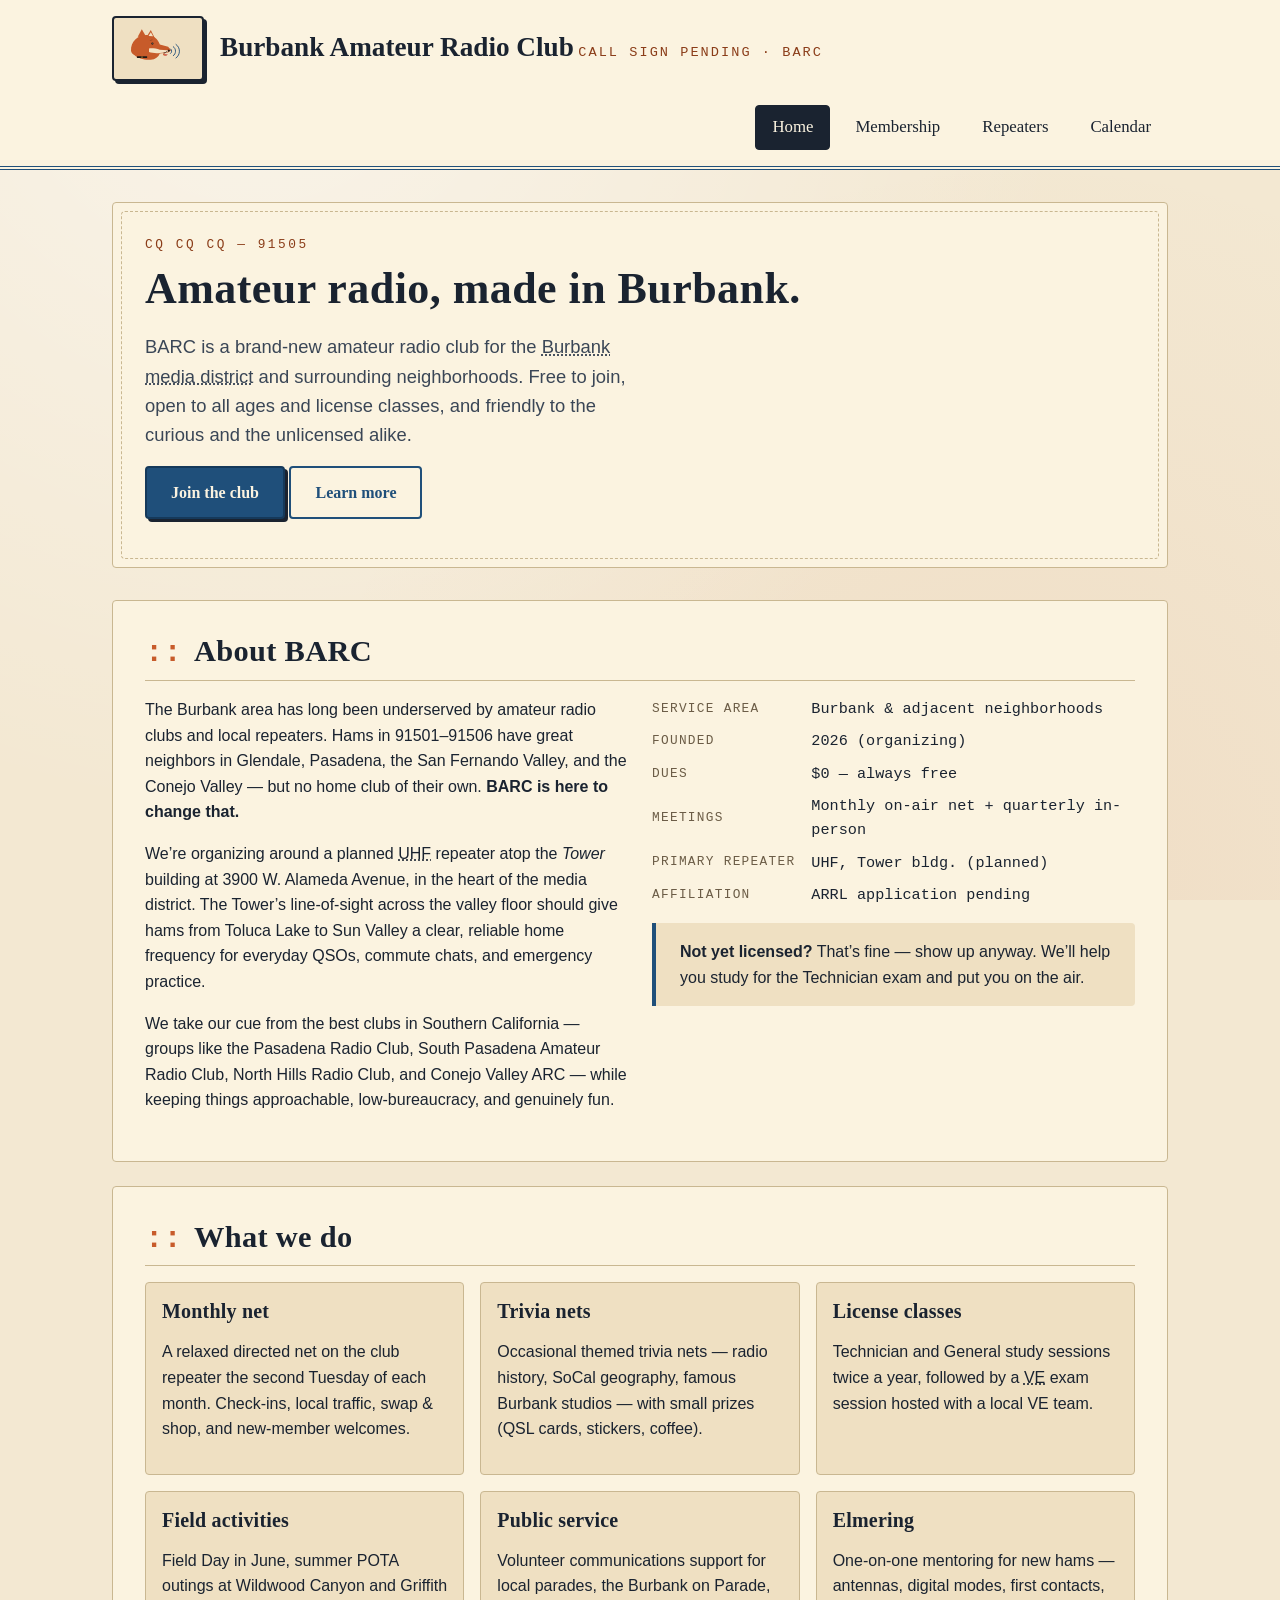
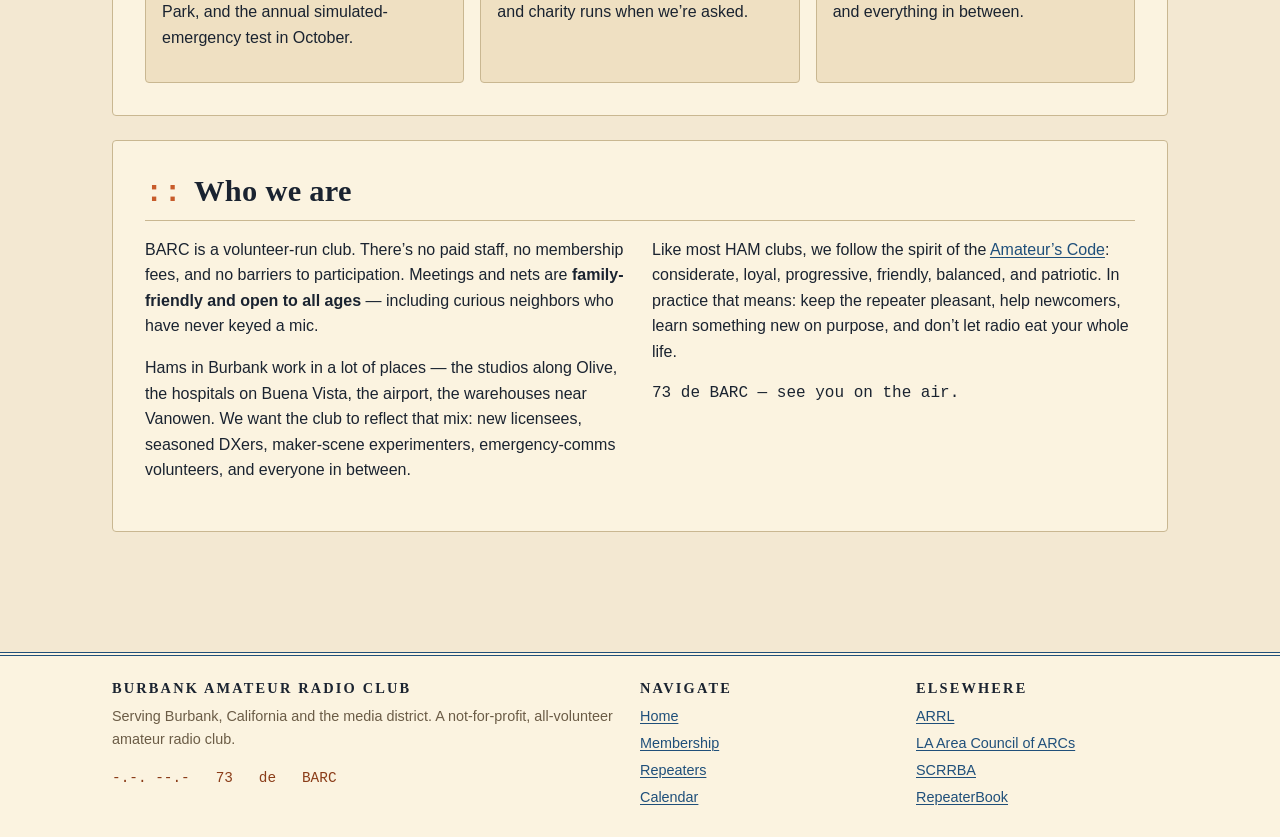
==== index.html @ c9621754 "Scaffold initial BARC website Static HTML5/CSS site for the Burbank Amateur Radio Club with four pag" ====
<!DOCTYPE html>
<html lang="en">
<head>
  <meta charset="UTF-8" />
  <meta name="viewport" content="width=device-width, initial-scale=1" />
  <title>Burbank Amateur Radio Club — BARC</title>
  <meta name="description"
        content="The Burbank Amateur Radio Club (BARC) is a new, free, family-friendly amateur radio club serving Burbank, California and the surrounding media district." />
  <link rel="icon" type="image/svg+xml" href="images/favicon.svg" />
  <link rel="stylesheet" href="css/style.css" />
</head>
<body>
  <!-- Skip link for keyboard and screen reader users -->
  <a class="skip-link" href="#main">Skip to main content</a>

  <!-- =========================================================
       Site masthead: logo + primary nav, reused on every page.
       ========================================================= -->
  <header class="masthead" role="banner">
    <div class="container masthead__inner">
      <a class="brand" href="index.html" aria-label="Burbank Amateur Radio Club home">
        <img class="brand__mark"
             src="images/logo.svg"
             alt=""
             width="92" height="58" />
        <span>
          <span class="brand__name">Burbank Amateur Radio Club</span>
          <span class="brand__call" aria-label="Club call sign pending">CALL SIGN&nbsp;PENDING &middot; BARC</span>
        </span>
      </a>

      <nav class="nav" aria-label="Primary">
        <ul class="nav__list">
          <li><a class="nav__link" href="index.html" aria-current="page">Home</a></li>
          <li><a class="nav__link" href="membership.html">Membership</a></li>
          <li><a class="nav__link" href="repeaters.html">Repeaters</a></li>
          <li><a class="nav__link" href="calendar.html">Calendar</a></li>
        </ul>
      </nav>
    </div>
  </header>

  <main id="main" class="container">

    <!-- Hero / welcome banner -->
    <section class="hero" aria-labelledby="hero-title">
      <p class="hero__eyebrow">CQ CQ CQ &mdash; 91505</p>
      <h1 id="hero-title">Amateur radio, made in Burbank.</h1>
      <p class="hero__lede">
        BARC is a brand-new amateur radio club for the
        <abbr title="Formally the area around Alameda Avenue, Olive, and Riverside in Burbank, California">
        Burbank media district</abbr> and surrounding neighborhoods.
        Free to join, open to all ages and license classes, and friendly to the curious
        and the unlicensed alike.
      </p>
      <p>
        <a class="btn" href="membership.html">Join the club</a>
        <a class="btn btn--ghost" href="#about">Learn more</a>
      </p>
    </section>

    <!-- About the club -->
    <section id="about" class="section" aria-labelledby="about-title">
      <h2 id="about-title" class="section__title">About BARC</h2>
      <div class="grid-2">
        <div class="stack">
          <p>
            The Burbank area has long been underserved by amateur radio clubs and
            local repeaters. Hams in 91501&ndash;91506 have great neighbors in Glendale,
            Pasadena, the San Fernando Valley, and the Conejo Valley &mdash; but no home club
            of their own. <strong>BARC is here to change that.</strong>
          </p>
          <p>
            We&rsquo;re organizing around a planned
            <abbr title="Ultra High Frequency">UHF</abbr> repeater atop the
            <em>Tower</em> building at 3900 W. Alameda Avenue, in the heart of the media district.
            The Tower&rsquo;s line-of-sight across the valley floor should give hams from
            Toluca Lake to Sun Valley a clear, reliable home frequency for everyday QSOs,
            commute chats, and emergency practice.
          </p>
          <p>
            We take our cue from the best clubs in Southern California &mdash; groups like the
            Pasadena Radio Club, South Pasadena Amateur Radio Club, North Hills Radio Club,
            and Conejo Valley ARC &mdash; while keeping things approachable, low-bureaucracy,
            and genuinely fun.
          </p>
        </div>

        <aside aria-label="Club facts" class="stack">
          <dl class="spec">
            <dt>Service area</dt>
            <dd>Burbank &amp; adjacent neighborhoods</dd>
            <dt>Founded</dt>
            <dd>2026 (organizing)</dd>
            <dt>Dues</dt>
            <dd>$0 &mdash; always free</dd>
            <dt>Meetings</dt>
            <dd>Monthly on-air net + quarterly in-person</dd>
            <dt>Primary repeater</dt>
            <dd>UHF, Tower bldg. (planned)</dd>
            <dt>Affiliation</dt>
            <dd>ARRL application pending</dd>
          </dl>

          <div class="callout callout--info" role="note">
            <strong>Not yet licensed?</strong>
            That&rsquo;s fine &mdash; show up anyway. We&rsquo;ll help you study for the
            Technician exam and put you on the air.
          </div>
        </aside>
      </div>
    </section>

    <!-- What we do -->
    <section class="section" aria-labelledby="what-title">
      <h2 id="what-title" class="section__title">What we do</h2>
      <ul class="cards">
        <li class="card">
          <h3>Monthly net</h3>
          <p>
            A relaxed directed net on the club repeater the second Tuesday of each month.
            Check-ins, local traffic, swap &amp; shop, and new-member welcomes.
          </p>
        </li>
        <li class="card">
          <h3>Trivia nets</h3>
          <p>
            Occasional themed trivia nets &mdash; radio history, SoCal geography,
            famous Burbank studios &mdash; with small prizes (QSL cards, stickers, coffee).
          </p>
        </li>
        <li class="card">
          <h3>License classes</h3>
          <p>
            Technician and General study sessions twice a year, followed by a
            <abbr title="Volunteer Examiner">VE</abbr> exam session hosted with a local VE team.
          </p>
        </li>
        <li class="card">
          <h3>Field activities</h3>
          <p>
            Field Day in June, summer POTA outings at Wildwood Canyon and Griffith Park,
            and the annual simulated-emergency test in October.
          </p>
        </li>
        <li class="card">
          <h3>Public service</h3>
          <p>
            Volunteer communications support for local parades, the Burbank on Parade,
            and charity runs when we&rsquo;re asked.
          </p>
        </li>
        <li class="card">
          <h3>Elmering</h3>
          <p>
            One-on-one mentoring for new hams &mdash; antennas, digital modes,
            first contacts, and everything in between.
          </p>
        </li>
      </ul>
    </section>

    <!-- Who we are -->
    <section class="section" aria-labelledby="who-title">
      <h2 id="who-title" class="section__title">Who we are</h2>
      <div class="grid-2">
        <div>
          <p>
            BARC is a volunteer-run club. There&rsquo;s no paid staff, no membership fees,
            and no barriers to participation. Meetings and nets are
            <strong>family-friendly and open to all ages</strong> &mdash; including
            curious neighbors who have never keyed a mic.
          </p>
          <p>
            Hams in Burbank work in a lot of places &mdash; the studios along Olive,
            the hospitals on Buena Vista, the airport, the warehouses near Vanowen.
            We want the club to reflect that mix: new licensees, seasoned DXers,
            maker-scene experimenters, emergency-comms volunteers, and everyone in between.
          </p>
        </div>
        <div>
          <p>
            Like most HAM clubs, we follow the spirit of the
            <a href="https://www.arrl.org/amateurs-code" rel="external noopener">Amateur&rsquo;s Code</a>:
            considerate, loyal, progressive, friendly, balanced, and patriotic.
            In practice that means: keep the repeater pleasant, help newcomers,
            learn something new on purpose, and don&rsquo;t let radio eat your whole life.
          </p>
          <p class="mono">
            73 de BARC &mdash; see you on the air.
          </p>
        </div>
      </div>
    </section>

  </main>

  <!-- =========================================================
       Site footer: contact, quick links, retro sign-off.
       Reused on every page.
       ========================================================= -->
  <footer class="footer" role="contentinfo">
    <div class="container footer__grid">
      <div>
        <h4>Burbank Amateur Radio Club</h4>
        <p>
          Serving Burbank, California and the media district.
          A not-for-profit, all-volunteer amateur radio club.
        </p>
        <p class="footer__sign">-.-. --.- &nbsp; 73 &nbsp; de &nbsp; BARC</p>
      </div>
      <div>
        <h4>Navigate</h4>
        <ul>
          <li><a href="index.html">Home</a></li>
          <li><a href="membership.html">Membership</a></li>
          <li><a href="repeaters.html">Repeaters</a></li>
          <li><a href="calendar.html">Calendar</a></li>
        </ul>
      </div>
      <div>
        <h4>Elsewhere</h4>
        <ul>
          <li><a href="https://www.arrl.org/" rel="external noopener">ARRL</a></li>
          <li><a href="https://laacarc.org/" rel="external noopener">LA Area Council of ARCs</a></li>
          <li><a href="https://www.scrrba.org/" rel="external noopener">SCRRBA</a></li>
          <li><a href="https://www.repeaterbook.com/" rel="external noopener">RepeaterBook</a></li>
        </ul>
      </div>
    </div>
  </footer>

</body>
</html>
---- css/style.css ----
/* =========================================================================
   Burbank Amateur Radio Club (BARC) — stylesheet
   -------------------------------------------------------------------------
   Goal: clean, accessible HTML5/CSS with a retro HAM-radio aesthetic
   (warm paper tones, masthead serifs, callsign monospace, schematic blue)
   tempered by modern layout, spacing, and focus handling.
   ========================================================================= */

/* ---- 1. Design tokens --------------------------------------------------- */
:root {
  /* Palette: warm paper + schematic blue + shiba rust */
  --c-bg:        #f3e8d2;   /* warm cream "paper" */
  --c-surface:   #fbf3e0;   /* slightly lighter card */
  --c-surface-2: #efe0c2;   /* sidebar / inset */
  --c-ink:       #1a2330;   /* near-black for text */
  --c-ink-soft:  #3a4656;
  --c-muted:     #6b5c46;
  --c-primary:   #1f4f7a;   /* schematic / old-ink blue */
  --c-primary-d: #15395a;
  --c-accent:    #c75b2a;   /* shiba rust (decorative / backgrounds) */
  --c-accent-d:  #8a3c18;   /* darker rust for small text (WCAG AA-safe on cream) */
  --c-mustard:   #d8a32b;
  --c-rule:      #c9b791;   /* hairline rule the color of aged paper */

  /* Type */
  --ff-serif:  Georgia, "Iowan Old Style", "Palatino Linotype", Palatino, serif;
  --ff-sans:   -apple-system, BlinkMacSystemFont, "Segoe UI", Roboto, "Helvetica Neue", Arial, sans-serif;
  --ff-mono:   "SFMono-Regular", ui-monospace, Menlo, Consolas, "Courier New", monospace;

  /* Rhythm */
  --fs-base:   1rem;         /* 16px */
  --lh-base:   1.6;
  --space-1:   0.25rem;
  --space-2:   0.5rem;
  --space-3:   0.75rem;
  --space-4:   1rem;
  --space-6:   1.5rem;
  --space-8:   2rem;
  --space-12:  3rem;

  --radius:    4px;
  --max-w:     68rem;
}

/* ---- 2. Reset-ish base -------------------------------------------------- */
*,
*::before,
*::after { box-sizing: border-box; }

html { scroll-behavior: smooth; }

@media (prefers-reduced-motion: reduce) {
  html { scroll-behavior: auto; }
  *,
  *::before,
  *::after {
    animation-duration: 0.001ms !important;
    animation-iteration-count: 1 !important;
    transition-duration: 0.001ms !important;
  }
}

body {
  margin: 0;
  font-family: var(--ff-sans);
  font-size: var(--fs-base);
  line-height: var(--lh-base);
  color: var(--c-ink);
  background-color: var(--c-bg);
  /* Subtle "old paper" gradient — no image required */
  background-image:
    radial-gradient(circle at 20% 0%, rgba(255,255,255,0.55), transparent 60%),
    radial-gradient(circle at 80% 100%, rgba(199,91,42,0.08), transparent 55%);
  background-attachment: fixed;
}

img, svg { max-width: 100%; height: auto; display: block; }

/* ---- 3. Typography ------------------------------------------------------ */
h1, h2, h3, h4 {
  font-family: var(--ff-serif);
  color: var(--c-ink);
  line-height: 1.2;
  margin: 0 0 var(--space-4);
  letter-spacing: 0.01em;
}
h1 { font-size: clamp(1.75rem, 2.4vw + 1rem, 2.75rem); }
h2 { font-size: clamp(1.4rem, 1.4vw + 1rem, 1.9rem); }
h3 { font-size: 1.25rem; }

p { margin: 0 0 var(--space-4); }

a {
  color: var(--c-primary);
  text-decoration-thickness: 1px;
  text-underline-offset: 2px;
}
a:hover { color: var(--c-primary-d); }
a:focus-visible {
  outline: 3px solid var(--c-mustard);
  outline-offset: 2px;
  border-radius: 2px;
}

/* Monospace for technical radio data (callsigns, frequencies, grid squares) */
.mono,
code,
kbd { font-family: var(--ff-mono); }

/* ---- 4. Accessibility helpers ------------------------------------------ */

/* Skip link, visible only on focus */
.skip-link {
  position: absolute;
  left: var(--space-2);
  top: -3rem;
  background: var(--c-ink);
  color: var(--c-bg);
  padding: var(--space-2) var(--space-4);
  border-radius: var(--radius);
  z-index: 100;
  text-decoration: none;
}
.skip-link:focus { top: var(--space-2); }

/* Visually hidden but still available to screen readers */
.visually-hidden {
  position: absolute !important;
  width: 1px; height: 1px;
  padding: 0; margin: -1px;
  overflow: hidden; clip: rect(0,0,0,0);
  white-space: nowrap; border: 0;
}

/* ---- 5. Layout shell --------------------------------------------------- */
.container {
  width: 100%;
  max-width: var(--max-w);
  margin-inline: auto;
  padding-inline: var(--space-4);
}

main {
  padding-block: var(--space-8) var(--space-12);
}

/* ---- 6. Masthead / header ---------------------------------------------- */
.masthead {
  background: var(--c-surface);
  border-bottom: 4px double var(--c-primary);
}
.masthead__inner {
  display: flex;
  align-items: center;
  gap: var(--space-6);
  padding-block: var(--space-4);
  flex-wrap: wrap;
}

/* Logo block: SVG framed like an old license plate / QSL card */
.brand {
  display: flex;
  align-items: center;
  gap: var(--space-4);
  text-decoration: none;
  color: inherit;
}
.brand__mark {
  width: 92px;
  height: auto;
  background: var(--c-surface-2);
  border: 2px solid var(--c-ink);
  padding: var(--space-2);
  border-radius: var(--radius);
  box-shadow: 3px 3px 0 var(--c-ink);
}
.brand__name {
  font-family: var(--ff-serif);
  font-weight: 700;
  font-size: clamp(1.3rem, 1.2vw + 1rem, 1.7rem);
  line-height: 1.1;
  margin: 0;
}
.brand__call {
  font-family: var(--ff-mono);
  font-size: 0.85rem;
  color: var(--c-accent-d);
  letter-spacing: 0.15em;
  text-transform: uppercase;
  margin-top: var(--space-1);
}

/* ---- 7. Primary navigation --------------------------------------------- */
.nav {
  margin-left: auto;
}
.nav__list {
  display: flex;
  flex-wrap: wrap;
  gap: var(--space-2);
  list-style: none;
  margin: 0;
  padding: 0;
}
.nav__link {
  display: inline-block;
  padding: var(--space-2) var(--space-4);
  font-family: var(--ff-serif);
  font-size: 1.05rem;
  color: var(--c-ink);
  text-decoration: none;
  border: 1px solid transparent;
  border-radius: var(--radius);
}
.nav__link:hover {
  background: var(--c-surface-2);
  border-color: var(--c-rule);
}
.nav__link[aria-current="page"] {
  background: var(--c-ink);
  color: var(--c-surface);
  border-color: var(--c-ink);
}

/* ---- 8. Hero / page banner --------------------------------------------- */
.hero {
  background: var(--c-surface);
  border: 1px solid var(--c-rule);
  border-radius: var(--radius);
  padding: var(--space-8);
  margin-bottom: var(--space-8);
  position: relative;
  overflow: hidden;
}
/* Retro ASCII-ish divider via border styles, no images. */
.hero::before {
  content: "";
  position: absolute;
  inset: 8px;
  border: 1px dashed var(--c-rule);
  pointer-events: none;
  border-radius: var(--radius);
}
.hero__eyebrow {
  font-family: var(--ff-mono);
  text-transform: uppercase;
  letter-spacing: 0.2em;
  font-size: 0.8rem;
  color: var(--c-accent-d);
  margin-bottom: var(--space-2);
}
.hero__lede {
  font-size: 1.15rem;
  color: var(--c-ink-soft);
  max-width: 48ch;
}

/* ---- 9. Content sections ----------------------------------------------- */
.section {
  background: var(--c-surface);
  border: 1px solid var(--c-rule);
  border-radius: var(--radius);
  padding: var(--space-8);
  margin-bottom: var(--space-6);
}
.section__title {
  display: flex;
  align-items: baseline;
  gap: var(--space-3);
  margin-bottom: var(--space-4);
  border-bottom: 1px solid var(--c-rule);
  padding-bottom: var(--space-2);
}
.section__title::before {
  content: "::";
  color: var(--c-accent);
  font-family: var(--ff-mono);
}

/* Two-column content where the viewport allows. */
.grid-2 {
  display: grid;
  gap: var(--space-6);
  grid-template-columns: 1fr;
}
@media (min-width: 48rem) {
  .grid-2 { grid-template-columns: 1fr 1fr; }
}

/* Card list for features / event highlights */
.cards {
  display: grid;
  gap: var(--space-4);
  grid-template-columns: 1fr;
  list-style: none;
  padding: 0;
  margin: 0;
}
@media (min-width: 40rem) { .cards { grid-template-columns: 1fr 1fr; } }
@media (min-width: 64rem) { .cards { grid-template-columns: repeat(3, 1fr); } }

.card {
  background: var(--c-surface-2);
  border: 1px solid var(--c-rule);
  border-radius: var(--radius);
  padding: var(--space-4);
}
.card h3 { margin-top: 0; }

/* "Callout" / notice box */
.callout {
  border-left: 4px solid var(--c-accent);
  background: var(--c-surface-2);
  padding: var(--space-4) var(--space-6);
  border-radius: 0 var(--radius) var(--radius) 0;
  margin-block: var(--space-4);
}
.callout--info { border-left-color: var(--c-primary); }

/* ---- 10. Data tables (repeaters, net schedule) ------------------------- */
.table-wrap { overflow-x: auto; }

table.data {
  width: 100%;
  border-collapse: collapse;
  font-family: var(--ff-mono);
  font-size: 0.95rem;
  background: var(--c-surface);
}
table.data caption {
  caption-side: top;
  text-align: left;
  font-family: var(--ff-serif);
  font-size: 1.1rem;
  font-weight: 700;
  margin-bottom: var(--space-2);
}
table.data th,
table.data td {
  padding: var(--space-2) var(--space-3);
  border: 1px solid var(--c-rule);
  text-align: left;
  vertical-align: top;
}
table.data thead th {
  background: var(--c-ink);
  color: var(--c-surface);
  font-family: var(--ff-serif);
  letter-spacing: 0.05em;
}
table.data tbody tr:nth-child(even) td { background: var(--c-surface-2); }

/* ---- 11. Definition-style "spec" list ---------------------------------- */
.spec {
  display: grid;
  grid-template-columns: max-content 1fr;
  gap: var(--space-2) var(--space-4);
  margin: 0;
  font-family: var(--ff-mono);
  font-size: 0.95rem;
}
.spec dt { color: var(--c-muted); text-transform: uppercase; letter-spacing: 0.1em; font-size: 0.8rem; align-self: center; }
.spec dd { margin: 0; }

/* ---- 12. Buttons -------------------------------------------------------- */
.btn {
  display: inline-block;
  font-family: var(--ff-serif);
  font-weight: 700;
  font-size: 1rem;
  padding: var(--space-3) var(--space-6);
  background: var(--c-primary);
  color: var(--c-surface);
  border: 2px solid var(--c-primary-d);
  border-radius: var(--radius);
  text-decoration: none;
  box-shadow: 3px 3px 0 var(--c-ink);
  transition: transform 120ms ease, box-shadow 120ms ease, background 120ms ease;
}
.btn:hover {
  background: var(--c-primary-d);
  color: var(--c-surface);
  transform: translate(-1px, -1px);
  box-shadow: 4px 4px 0 var(--c-ink);
}
.btn:active {
  transform: translate(2px, 2px);
  box-shadow: 1px 1px 0 var(--c-ink);
}
.btn--ghost {
  background: transparent;
  color: var(--c-primary);
  border-color: var(--c-primary);
  box-shadow: none;
}
.btn--ghost:hover {
  background: var(--c-primary);
  color: var(--c-surface);
}

/* ---- 13. Forms ---------------------------------------------------------- */
.form {
  display: grid;
  gap: var(--space-4);
  max-width: 40rem;
}
.form label {
  display: block;
  font-weight: 600;
  margin-bottom: var(--space-1);
}
.form input,
.form select,
.form textarea {
  width: 100%;
  font: inherit;
  padding: var(--space-2) var(--space-3);
  background: var(--c-bg);
  border: 1px solid var(--c-ink-soft);
  border-radius: var(--radius);
  color: var(--c-ink);
}
.form input:focus-visible,
.form select:focus-visible,
.form textarea:focus-visible {
  outline: 3px solid var(--c-mustard);
  outline-offset: 1px;
  border-color: var(--c-ink);
}
.form small { color: var(--c-muted); }

/* ---- 14. Footer --------------------------------------------------------- */
.footer {
  border-top: 4px double var(--c-primary);
  background: var(--c-surface);
  padding-block: var(--space-6);
  margin-top: var(--space-12);
  color: var(--c-muted);
  font-size: 0.9rem;
}
.footer__grid {
  display: grid;
  gap: var(--space-6);
  grid-template-columns: 1fr;
}
@media (min-width: 48rem) {
  .footer__grid { grid-template-columns: 2fr 1fr 1fr; }
}
.footer h4 {
  font-size: 0.9rem;
  text-transform: uppercase;
  letter-spacing: 0.15em;
  color: var(--c-ink);
  margin-bottom: var(--space-2);
}
.footer ul { list-style: none; padding: 0; margin: 0; }
.footer li { margin-bottom: var(--space-1); }
.footer__sign {
  font-family: var(--ff-mono);
  color: var(--c-accent-d);
  margin-top: var(--space-4);
}

/* ---- 15. Utility -------------------------------------------------------- */
.stack > * + * { margin-top: var(--space-4); }
.text-center { text-align: center; }
.lede { font-size: 1.1rem; color: var(--c-ink-soft); }
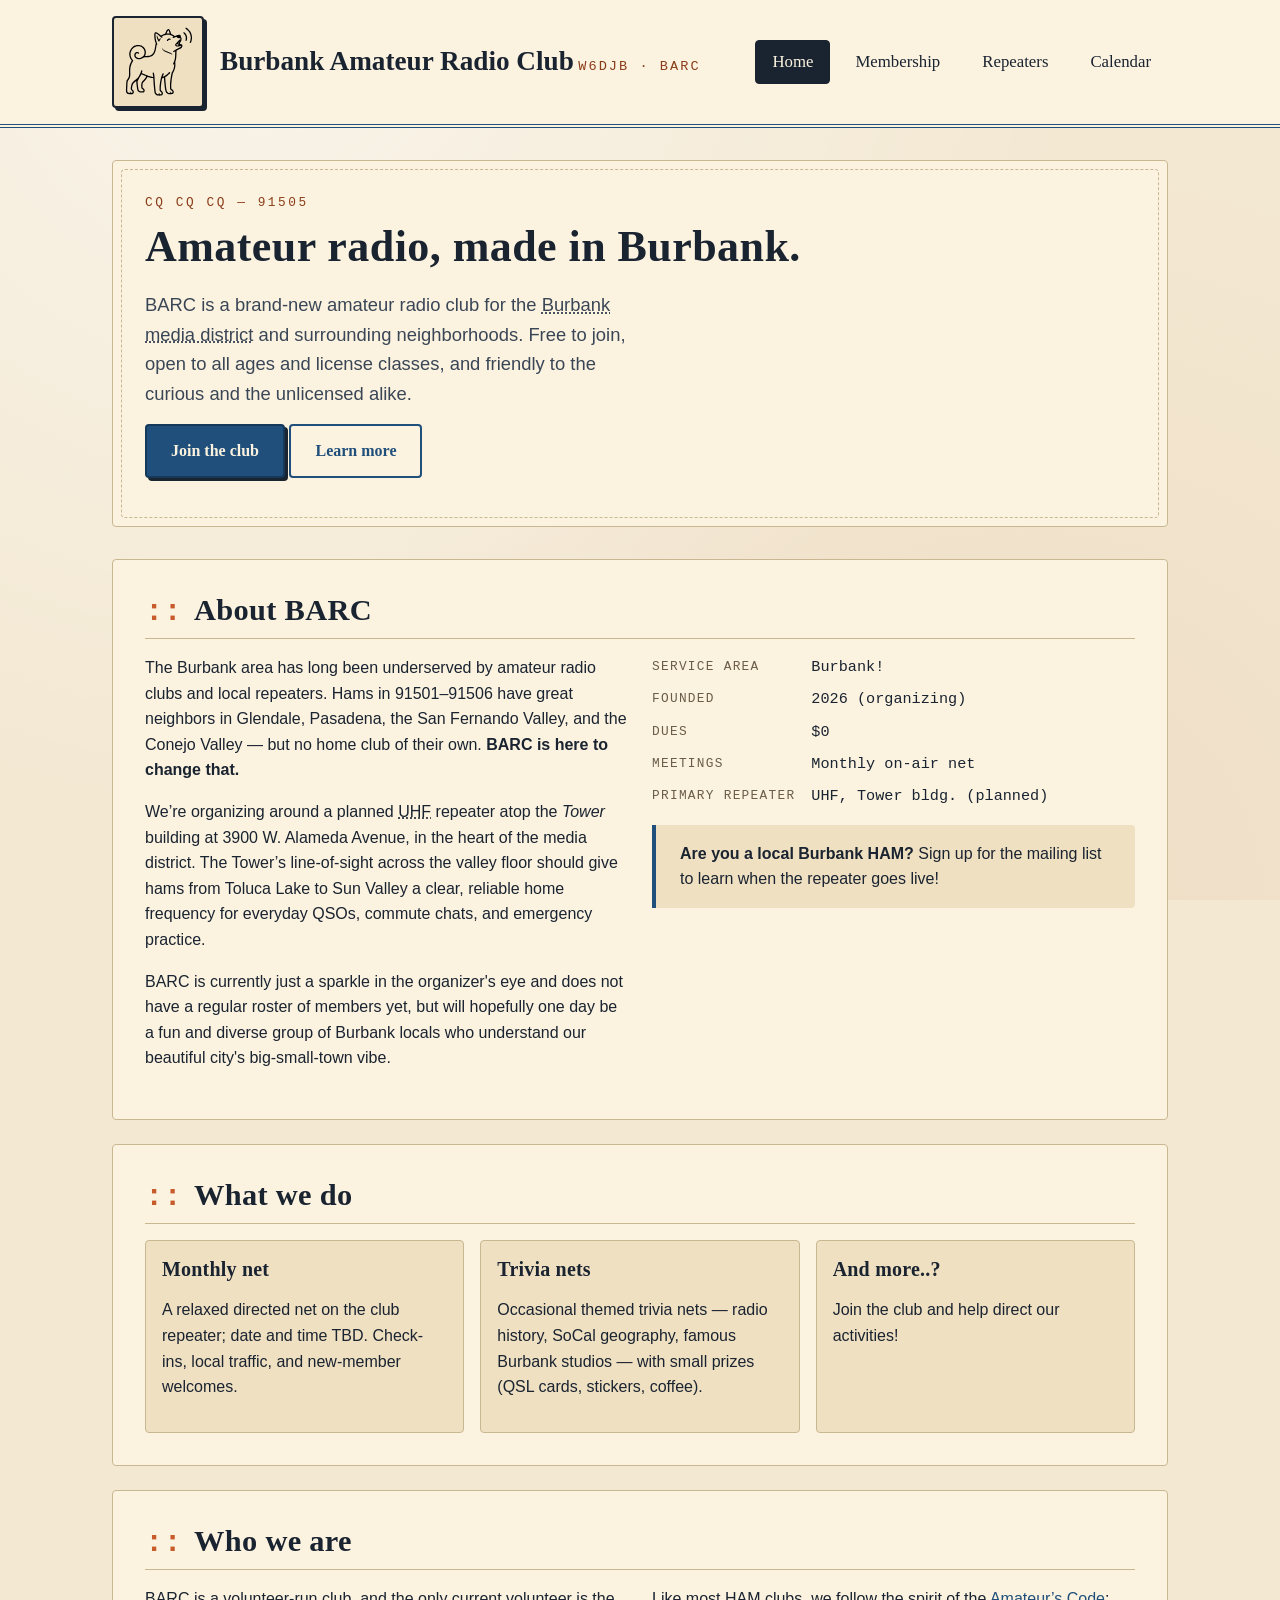
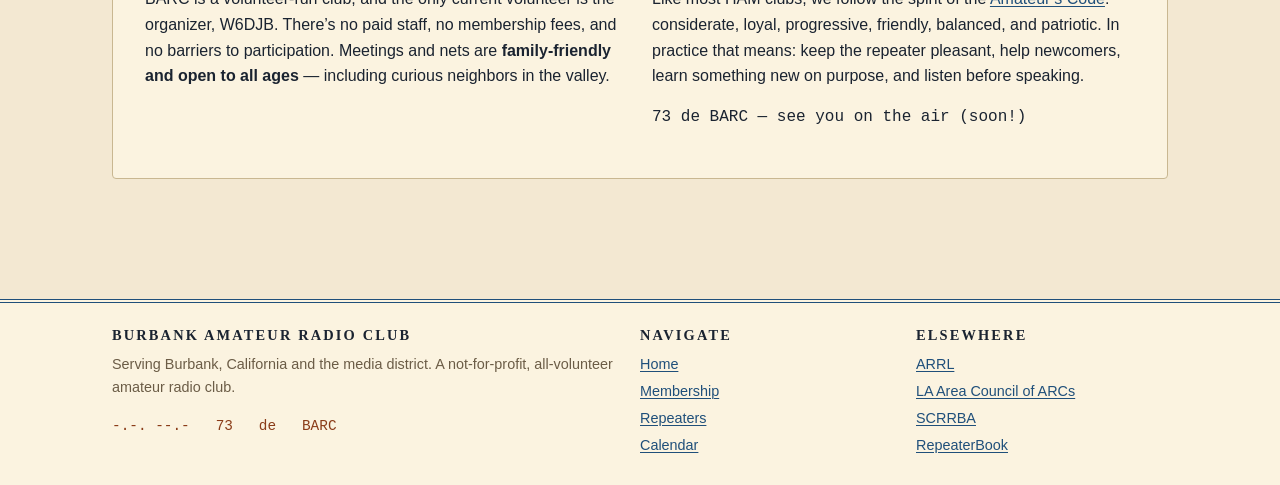
==== commit e6681afa: "human content updates to reflect that this is not a real club with members yet, just a project" ====
--- a/index.html
+++ b/index.html
@@ -25,7 +25,7 @@
              width="92" height="58" />
         <span>
           <span class="brand__name">Burbank Amateur Radio Club</span>
-          <span class="brand__call" aria-label="Club call sign pending">CALL SIGN&nbsp;PENDING &middot; BARC</span>
+          <span class="brand__call" aria-label="Club call sign pending">W6DJB &middot; BARC</span>
         </span>
       </a>
 
@@ -79,33 +79,29 @@
             commute chats, and emergency practice.
           </p>
           <p>
-            We take our cue from the best clubs in Southern California &mdash; groups like the
-            Pasadena Radio Club, South Pasadena Amateur Radio Club, North Hills Radio Club,
-            and Conejo Valley ARC &mdash; while keeping things approachable, low-bureaucracy,
-            and genuinely fun.
+            BARC is currently just a sparkle in the organizer's eye and does not have a regular
+            roster of members yet, but will hopefully one day be a fun and diverse group of Burbank
+			locals who understand our beautiful city's big-small-town vibe.
           </p>
         </div>
 
         <aside aria-label="Club facts" class="stack">
           <dl class="spec">
             <dt>Service area</dt>
-            <dd>Burbank &amp; adjacent neighborhoods</dd>
+            <dd>Burbank!</dd>
             <dt>Founded</dt>
             <dd>2026 (organizing)</dd>
             <dt>Dues</dt>
-            <dd>$0 &mdash; always free</dd>
+            <dd>$0</dd>
             <dt>Meetings</dt>
-            <dd>Monthly on-air net + quarterly in-person</dd>
+            <dd>Monthly on-air net</dd>
             <dt>Primary repeater</dt>
             <dd>UHF, Tower bldg. (planned)</dd>
-            <dt>Affiliation</dt>
-            <dd>ARRL application pending</dd>
           </dl>
 
           <div class="callout callout--info" role="note">
-            <strong>Not yet licensed?</strong>
-            That&rsquo;s fine &mdash; show up anyway. We&rsquo;ll help you study for the
-            Technician exam and put you on the air.
+            <strong>Are you a local Burbank HAM?</strong>
+            Sign up for the mailing list to learn when the repeater goes live!
           </div>
         </aside>
       </div>
@@ -118,8 +114,8 @@
         <li class="card">
           <h3>Monthly net</h3>
           <p>
-            A relaxed directed net on the club repeater the second Tuesday of each month.
-            Check-ins, local traffic, swap &amp; shop, and new-member welcomes.
+            A relaxed directed net on the club repeater; date and time TBD.
+            Check-ins, local traffic, and new-member welcomes.
           </p>
         </li>
         <li class="card">
@@ -130,31 +126,9 @@
           </p>
         </li>
         <li class="card">
-          <h3>License classes</h3>
-          <p>
-            Technician and General study sessions twice a year, followed by a
-            <abbr title="Volunteer Examiner">VE</abbr> exam session hosted with a local VE team.
-          </p>
-        </li>
-        <li class="card">
-          <h3>Field activities</h3>
-          <p>
-            Field Day in June, summer POTA outings at Wildwood Canyon and Griffith Park,
-            and the annual simulated-emergency test in October.
-          </p>
-        </li>
-        <li class="card">
-          <h3>Public service</h3>
-          <p>
-            Volunteer communications support for local parades, the Burbank on Parade,
-            and charity runs when we&rsquo;re asked.
-          </p>
-        </li>
-        <li class="card">
-          <h3>Elmering</h3>
-          <p>
-            One-on-one mentoring for new hams &mdash; antennas, digital modes,
-            first contacts, and everything in between.
+          <h3>And more..?</h3>
+          <p>
+            Join the club and help direct our activities!
           </p>
         </li>
       </ul>
@@ -166,28 +140,22 @@
       <div class="grid-2">
         <div>
           <p>
-            BARC is a volunteer-run club. There&rsquo;s no paid staff, no membership fees,
-            and no barriers to participation. Meetings and nets are
-            <strong>family-friendly and open to all ages</strong> &mdash; including
-            curious neighbors who have never keyed a mic.
-          </p>
-          <p>
-            Hams in Burbank work in a lot of places &mdash; the studios along Olive,
-            the hospitals on Buena Vista, the airport, the warehouses near Vanowen.
-            We want the club to reflect that mix: new licensees, seasoned DXers,
-            maker-scene experimenters, emergency-comms volunteers, and everyone in between.
+            BARC is a volunteer-run club, and the only current volunteer is the organizer, W6DJB. 
+			There&rsquo;s no paid staff, no membership fees, and no barriers to participation. 
+			Meetings and nets are <strong>family-friendly and open to all ages</strong> &mdash; including
+            curious neighbors in the valley.
           </p>
         </div>
         <div>
           <p>
             Like most HAM clubs, we follow the spirit of the
-            <a href="https://www.arrl.org/amateurs-code" rel="external noopener">Amateur&rsquo;s Code</a>:
+            <a href="https://www.arrl.org/amateur-code" rel="external noopener">Amateur&rsquo;s Code</a>:
             considerate, loyal, progressive, friendly, balanced, and patriotic.
             In practice that means: keep the repeater pleasant, help newcomers,
-            learn something new on purpose, and don&rsquo;t let radio eat your whole life.
+            learn something new on purpose, and listen before speaking.
           </p>
           <p class="mono">
-            73 de BARC &mdash; see you on the air.
+            73 de BARC &mdash; see you on the air (soon!)
           </p>
         </div>
       </div>
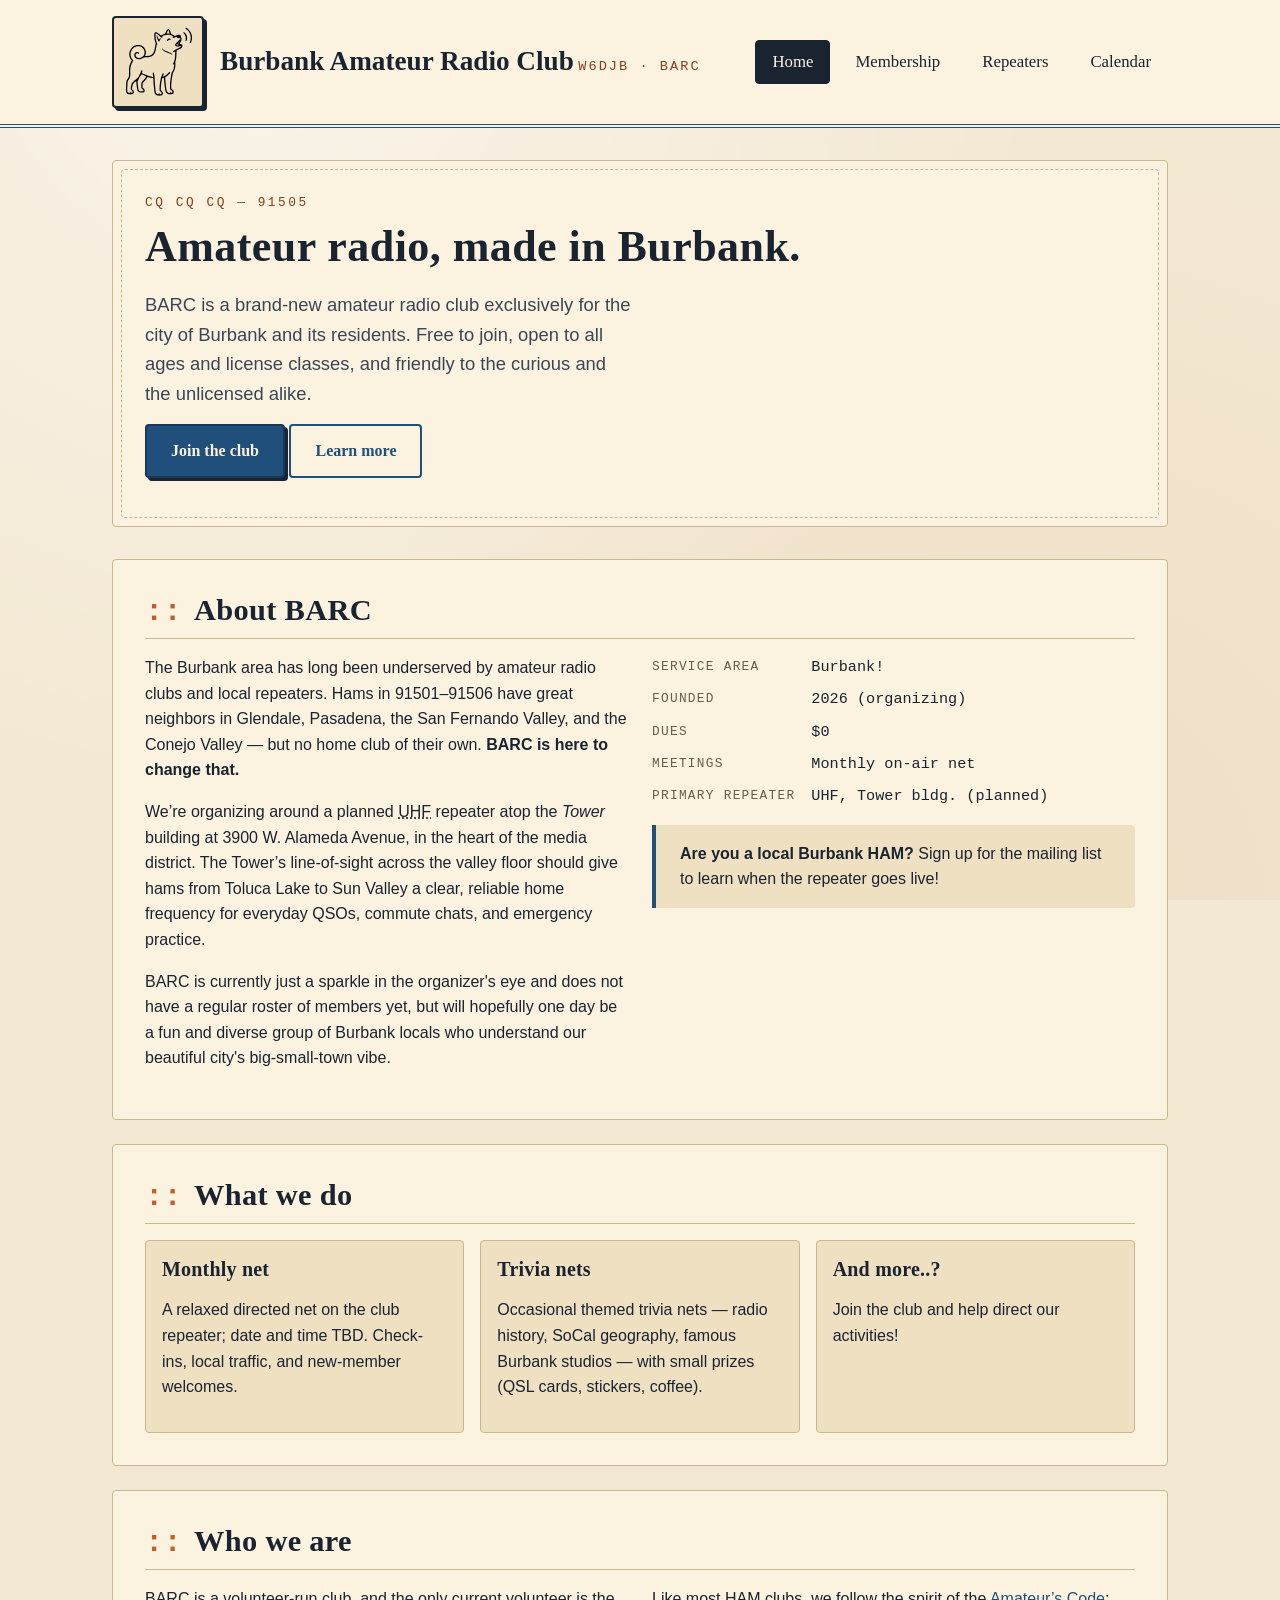
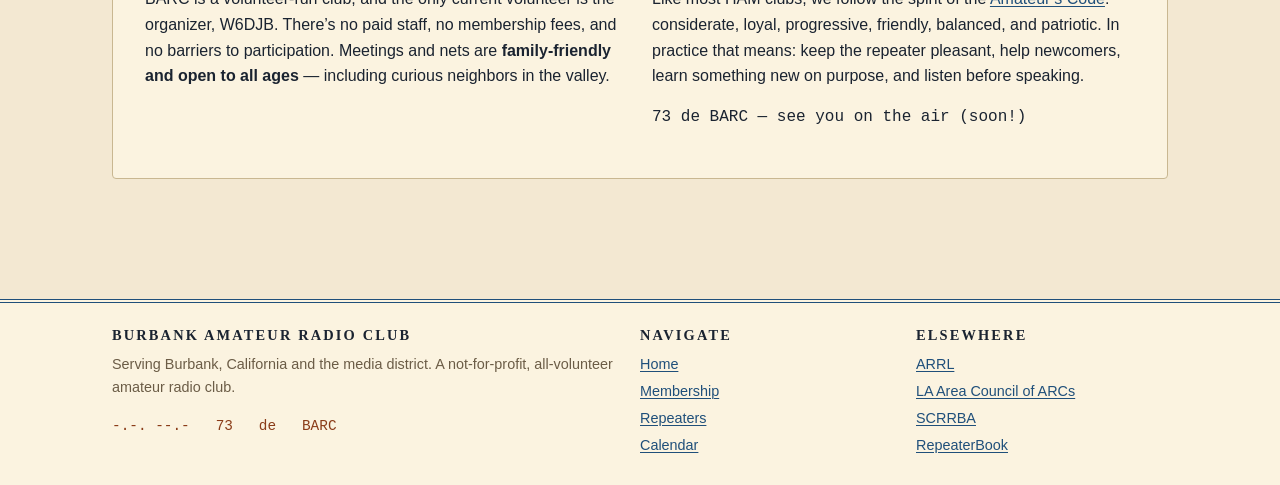
==== commit e8466176: "Update index.html" ====
--- a/index.html
+++ b/index.html
@@ -47,9 +47,7 @@
       <p class="hero__eyebrow">CQ CQ CQ &mdash; 91505</p>
       <h1 id="hero-title">Amateur radio, made in Burbank.</h1>
       <p class="hero__lede">
-        BARC is a brand-new amateur radio club for the
-        <abbr title="Formally the area around Alameda Avenue, Olive, and Riverside in Burbank, California">
-        Burbank media district</abbr> and surrounding neighborhoods.
+        BARC is a brand-new amateur radio club exclusively for the city of Burbank and its residents.
         Free to join, open to all ages and license classes, and friendly to the curious
         and the unlicensed alike.
       </p>
